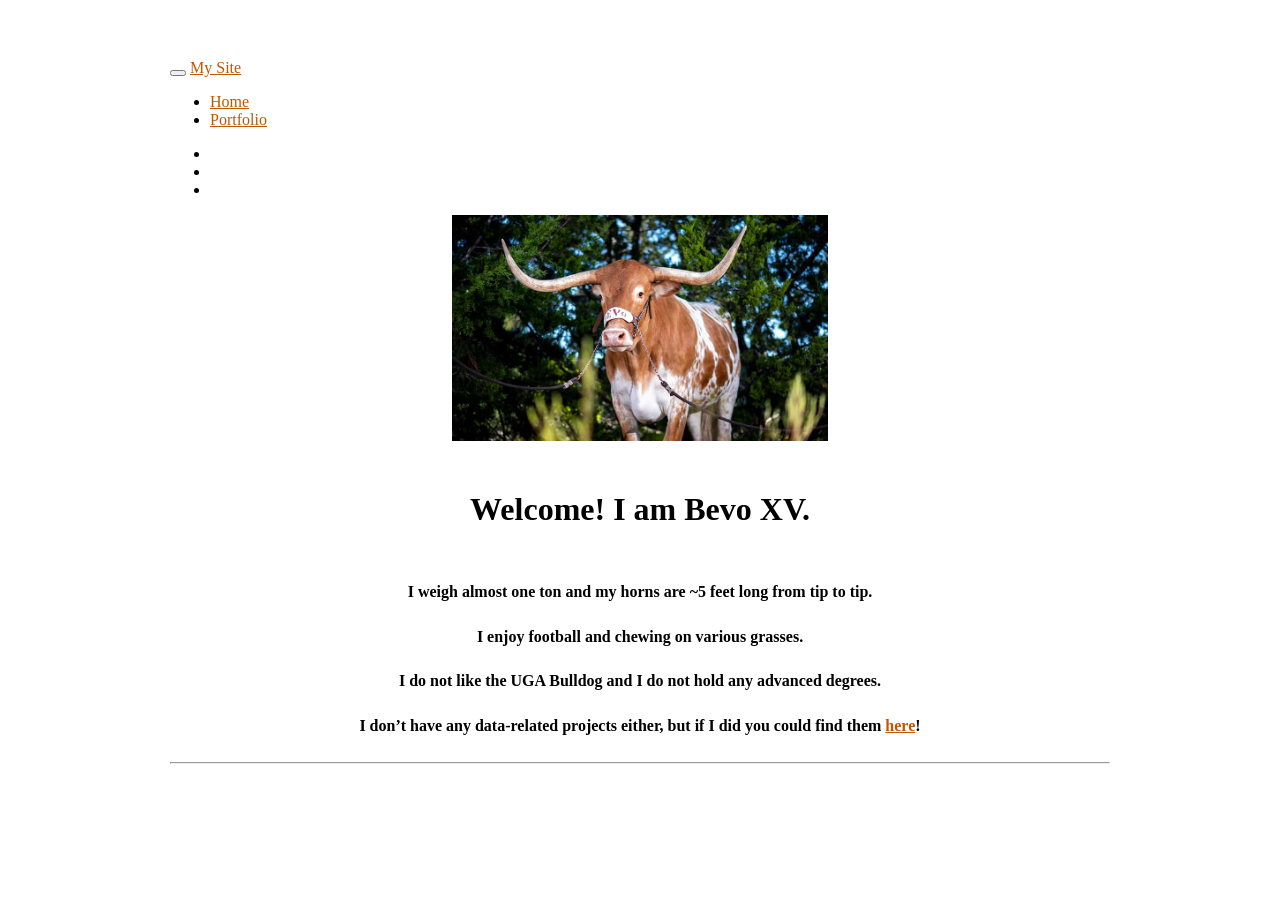
==== index.html @ da975f2e "website template" ====
<!DOCTYPE html>

<html>

<head>

<meta charset="utf-8" />
<meta name="generator" content="pandoc" />
<meta http-equiv="X-UA-Compatible" content="IE=EDGE" />




<title>Your Name</title>

<script src="site_libs/jquery-1.11.3/jquery.min.js"></script>
<meta name="viewport" content="width=device-width, initial-scale=1" />
<link href="site_libs/bootstrap-3.3.5/css/bootstrap.min.css" rel="stylesheet" />
<script src="site_libs/bootstrap-3.3.5/js/bootstrap.min.js"></script>
<script src="site_libs/bootstrap-3.3.5/shim/html5shiv.min.js"></script>
<script src="site_libs/bootstrap-3.3.5/shim/respond.min.js"></script>
<script src="site_libs/navigation-1.1/tabsets.js"></script>
<link href="site_libs/highlightjs-9.12.0/default.css" rel="stylesheet" />
<script src="site_libs/highlightjs-9.12.0/highlight.js"></script>
<link href="site_libs/font-awesome-5.1.0/css/all.css" rel="stylesheet" />
<link href="site_libs/font-awesome-5.1.0/css/v4-shims.css" rel="stylesheet" />

<style type="text/css">
  code{white-space: pre-wrap;}
  span.smallcaps{font-variant: small-caps;}
  span.underline{text-decoration: underline;}
  div.column{display: inline-block; vertical-align: top; width: 50%;}
  div.hanging-indent{margin-left: 1.5em; text-indent: -1.5em;}
  ul.task-list{list-style: none;}
    </style>

<style type="text/css">code{white-space: pre;}</style>
<style type="text/css">
  pre:not([class]) {
    background-color: white;
  }
</style>
<script type="text/javascript">
if (window.hljs) {
  hljs.configure({languages: []});
  hljs.initHighlightingOnLoad();
  if (document.readyState && document.readyState === "complete") {
    window.setTimeout(function() { hljs.initHighlighting(); }, 0);
  }
}
</script>



<style type="text/css">
h1 {
  font-size: 34px;
}
h1.title {
  font-size: 38px;
}
h2 {
  font-size: 30px;
}
h3 {
  font-size: 24px;
}
h4 {
  font-size: 18px;
}
h5 {
  font-size: 16px;
}
h6 {
  font-size: 12px;
}
.table th:not([align]) {
  text-align: left;
}
</style>


<link rel="stylesheet" href="styles.css" type="text/css" />



<style type = "text/css">
.main-container {
  max-width: 940px;
  margin-left: auto;
  margin-right: auto;
}
code {
  color: inherit;
  background-color: rgba(0, 0, 0, 0.04);
}
img {
  max-width:100%;
}
.tabbed-pane {
  padding-top: 12px;
}
.html-widget {
  margin-bottom: 20px;
}
button.code-folding-btn:focus {
  outline: none;
}
summary {
  display: list-item;
}
</style>


<style type="text/css">
/* padding for bootstrap navbar */
body {
  padding-top: 51px;
  padding-bottom: 40px;
}
/* offset scroll position for anchor links (for fixed navbar)  */
.section h1 {
  padding-top: 56px;
  margin-top: -56px;
}
.section h2 {
  padding-top: 56px;
  margin-top: -56px;
}
.section h3 {
  padding-top: 56px;
  margin-top: -56px;
}
.section h4 {
  padding-top: 56px;
  margin-top: -56px;
}
.section h5 {
  padding-top: 56px;
  margin-top: -56px;
}
.section h6 {
  padding-top: 56px;
  margin-top: -56px;
}
.dropdown-submenu {
  position: relative;
}
.dropdown-submenu>.dropdown-menu {
  top: 0;
  left: 100%;
  margin-top: -6px;
  margin-left: -1px;
  border-radius: 0 6px 6px 6px;
}
.dropdown-submenu:hover>.dropdown-menu {
  display: block;
}
.dropdown-submenu>a:after {
  display: block;
  content: " ";
  float: right;
  width: 0;
  height: 0;
  border-color: transparent;
  border-style: solid;
  border-width: 5px 0 5px 5px;
  border-left-color: #cccccc;
  margin-top: 5px;
  margin-right: -10px;
}
.dropdown-submenu:hover>a:after {
  border-left-color: #ffffff;
}
.dropdown-submenu.pull-left {
  float: none;
}
.dropdown-submenu.pull-left>.dropdown-menu {
  left: -100%;
  margin-left: 10px;
  border-radius: 6px 0 6px 6px;
}
</style>

<script>
// manage active state of menu based on current page
$(document).ready(function () {
  // active menu anchor
  href = window.location.pathname
  href = href.substr(href.lastIndexOf('/') + 1)
  if (href === "")
    href = "index.html";
  var menuAnchor = $('a[href="' + href + '"]');

  // mark it active
  menuAnchor.parent().addClass('active');

  // if it's got a parent navbar menu mark it active as well
  menuAnchor.closest('li.dropdown').addClass('active');
});
</script>

<!-- tabsets -->

<style type="text/css">
.tabset-dropdown > .nav-tabs {
  display: inline-table;
  max-height: 500px;
  min-height: 44px;
  overflow-y: auto;
  background: white;
  border: 1px solid #ddd;
  border-radius: 4px;
}

.tabset-dropdown > .nav-tabs > li.active:before {
  content: "";
  font-family: 'Glyphicons Halflings';
  display: inline-block;
  padding: 10px;
  border-right: 1px solid #ddd;
}

.tabset-dropdown > .nav-tabs.nav-tabs-open > li.active:before {
  content: "&#xe258;";
  border: none;
}

.tabset-dropdown > .nav-tabs.nav-tabs-open:before {
  content: "";
  font-family: 'Glyphicons Halflings';
  display: inline-block;
  padding: 10px;
  border-right: 1px solid #ddd;
}

.tabset-dropdown > .nav-tabs > li.active {
  display: block;
}

.tabset-dropdown > .nav-tabs > li > a,
.tabset-dropdown > .nav-tabs > li > a:focus,
.tabset-dropdown > .nav-tabs > li > a:hover {
  border: none;
  display: inline-block;
  border-radius: 4px;
  background-color: transparent;
}

.tabset-dropdown > .nav-tabs.nav-tabs-open > li {
  display: block;
  float: none;
}

.tabset-dropdown > .nav-tabs > li {
  display: none;
}
</style>

<!-- code folding -->




</head>

<body>


<div class="container-fluid main-container">




<div class="navbar navbar-default  navbar-fixed-top" role="navigation">
  <div class="container">
    <div class="navbar-header">
      <button type="button" class="navbar-toggle collapsed" data-toggle="collapse" data-target="#navbar">
        <span class="icon-bar"></span>
        <span class="icon-bar"></span>
        <span class="icon-bar"></span>
      </button>
      <a class="navbar-brand" href="index.html">My Site</a>
    </div>
    <div id="navbar" class="navbar-collapse collapse">
      <ul class="nav navbar-nav">
        <li>
  <a href="index.html">Home</a>
</li>
<li>
  <a href="portfolio.html">Portfolio</a>
</li>
      </ul>
      <ul class="nav navbar-nav navbar-right">
        <li>
  <a href="mailto:&lt;your@email.com&gt;">
    <span class="fas fa-envelope fa-lg"></span>
     
  </a>
</li>
<li>
  <a href="http://github.com/USERNAME/">
    <span class="fas fa-github fa-lg"></span>
     
  </a>
</li>
<li>
  <a href="http://linkedin.com/USERNAME">
    <span class="fas fa-linkedin fa-lg"></span>
     
  </a>
</li>
      </ul>
    </div><!--/.nav-collapse -->
  </div><!--/.container -->
</div><!--/.navbar -->

<div class="fluid-row" id="header">




</div>


<p><img src="avatar.jpg" style=width:40% class="img-circle"></p>
<p><br></p>
<div id="welcome-i-am-bevo-xv." class="section level1">
<h1>Welcome! I am Bevo XV.</h1>
<p></br></p>
<div id="i-weigh-almost-one-ton-and-my-horns-are-5-feet-long-from-tip-to-tip." class="section level5">
<h5>I weigh almost one ton and my horns are ~5 feet long from tip to tip.</h5>
</div>
<div id="i-enjoy-football-and-chewing-on-various-grasses." class="section level5">
<h5>I enjoy football and chewing on various grasses.</h5>
</div>
<div id="i-do-not-like-the-uga-bulldog-and-i-do-not-hold-any-advanced-degrees." class="section level5">
<h5>I do not like the UGA Bulldog and I do not hold any advanced degrees.</h5>
</div>
<div id="i-dont-have-any-data-related-projects-either-but-if-i-did-you-could-find-them-here" class="section level5">
<h5>I don’t have any data-related projects either, but if I did you could find them <a href="/portfolio">here</a>!</h5>
<hr />
</div>
</div>




</div>

<script>

// add bootstrap table styles to pandoc tables
function bootstrapStylePandocTables() {
  $('tr.odd').parent('tbody').parent('table').addClass('table table-condensed');
}
$(document).ready(function () {
  bootstrapStylePandocTables();
});


</script>

<!-- tabsets -->

<script>
$(document).ready(function () {
  window.buildTabsets("TOC");
});

$(document).ready(function () {
  $('.tabset-dropdown > .nav-tabs > li').click(function () {
    $(this).parent().toggleClass('nav-tabs-open')
  });
});
</script>

<!-- code folding -->


<!-- dynamically load mathjax for compatibility with self-contained -->
<script>
  (function () {
    var script = document.createElement("script");
    script.type = "text/javascript";
    script.src  = "https://mathjax.rstudio.com/latest/MathJax.js?config=TeX-AMS-MML_HTMLorMML";
    document.getElementsByTagName("head")[0].appendChild(script);
  })();
</script>

</body>
</html>
---- styles.css ----
body {
  background-color:white;
}
a {
  color: #bf5700;
}
a:link {
  color: #bf5700;
}
a:hover {
  color: #bf5700;
}
h1 {
  font-size: 32px;
  text-align: center;
}
h2 {
  font-size: 28px;
}
h3 {
  font-size: 20px;
  font-style: italic;
  font-weight: 100;
}
h4 {
  font-size: 20px;
}
h5 {
  font-size: 16px;
  text-align: center;
  
}
h6 {
  font-size: 12px;
}
img {
    display: block;
    margin: auto;
}

img-circle {
    border-radius: 50%;
}

.navbar {
  background-color:white;
}

.navbar-brand {
  color: white;
}
.navbar .navbar-nav>li>a {
  color: #bf5700;
  background-color:white;
}
.navbar .navbar-nav>li>a:hover {
  color: #222;
  background-color:white;
}
.navbar .navbar-nav>.active>a {
  background-color:white;
  color: #bf5700;
}
.navbar .navbar-nav>.active>a:hover {
  background-color:white;
  color: #222;
}
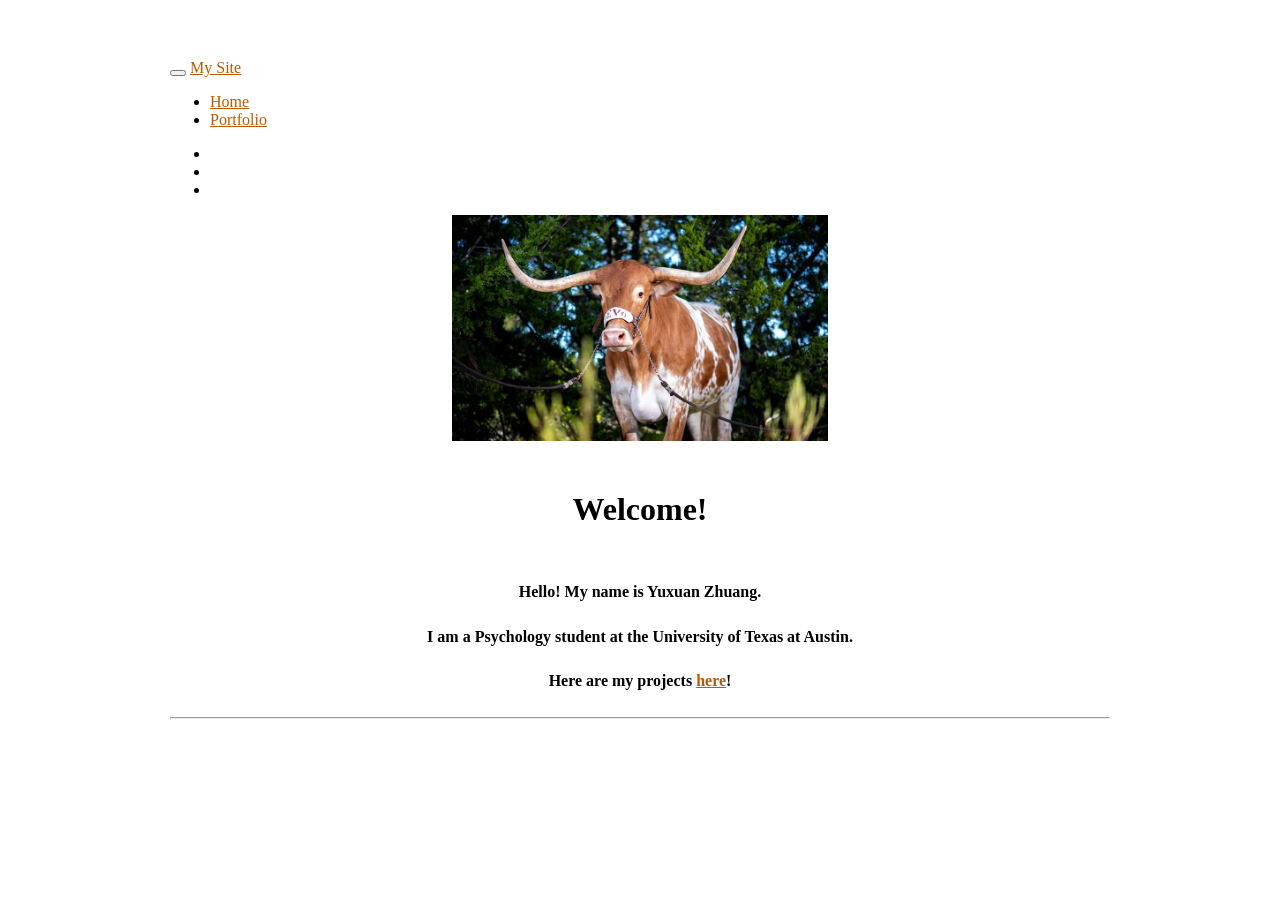
==== commit 15957584: "update a few things" ====
--- a/index.html
+++ b/index.html
@@ -299,7 +299,7 @@
   </a>
 </li>
 <li>
-  <a href="http://github.com/USERNAME/">
+  <a href="https://github.com/yuxuanzhuang8/">
     <span class="fas fa-github fa-lg"></span>
      
   </a>
@@ -325,20 +325,17 @@
 
 <p><img src="avatar.jpg" style=width:40% class="img-circle"></p>
 <p><br></p>
-<div id="welcome-i-am-bevo-xv." class="section level1">
-<h1>Welcome! I am Bevo XV.</h1>
+<div id="welcome" class="section level1">
+<h1>Welcome!</h1>
 <p></br></p>
-<div id="i-weigh-almost-one-ton-and-my-horns-are-5-feet-long-from-tip-to-tip." class="section level5">
-<h5>I weigh almost one ton and my horns are ~5 feet long from tip to tip.</h5>
-</div>
-<div id="i-enjoy-football-and-chewing-on-various-grasses." class="section level5">
-<h5>I enjoy football and chewing on various grasses.</h5>
-</div>
-<div id="i-do-not-like-the-uga-bulldog-and-i-do-not-hold-any-advanced-degrees." class="section level5">
-<h5>I do not like the UGA Bulldog and I do not hold any advanced degrees.</h5>
-</div>
-<div id="i-dont-have-any-data-related-projects-either-but-if-i-did-you-could-find-them-here" class="section level5">
-<h5>I don’t have any data-related projects either, but if I did you could find them <a href="/portfolio">here</a>!</h5>
+<div id="hello-my-name-is-yuxuan-zhuang." class="section level5">
+<h5>Hello! My name is Yuxuan Zhuang.</h5>
+</div>
+<div id="i-am-a-psychology-student-at-the-university-of-texas-at-austin." class="section level5">
+<h5>I am a Psychology student at the University of Texas at Austin.</h5>
+</div>
+<div id="here-are-my-projects-here" class="section level5">
+<h5>Here are my projects <a href="/portfolio">here</a>!</h5>
 <hr />
 </div>
 </div>
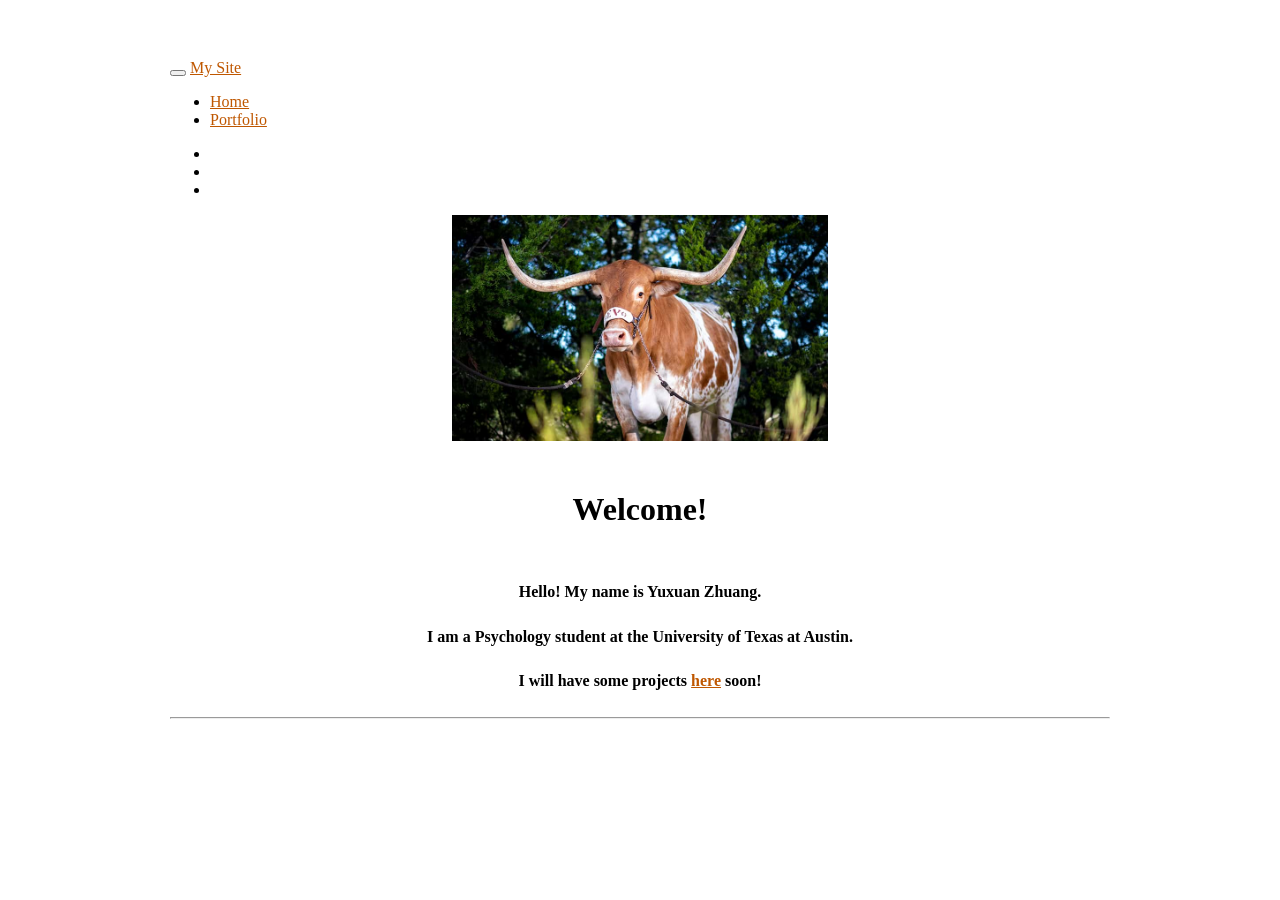
==== commit a4e9f013: "updates" ====
--- a/index.html
+++ b/index.html
@@ -293,7 +293,7 @@
       </ul>
       <ul class="nav navbar-nav navbar-right">
         <li>
-  <a href="mailto:&lt;your@email.com&gt;">
+  <a href="mailto:&lt;lilyzhuang8@outlook.com&gt;">
     <span class="fas fa-envelope fa-lg"></span>
      
   </a>
@@ -305,7 +305,7 @@
   </a>
 </li>
 <li>
-  <a href="http://linkedin.com/USERNAME">
+  <a href="https://www.linkedin.com/in/yuxuan-zhuang-ba6a69193/">
     <span class="fas fa-linkedin fa-lg"></span>
      
   </a>
@@ -334,8 +334,8 @@
 <div id="i-am-a-psychology-student-at-the-university-of-texas-at-austin." class="section level5">
 <h5>I am a Psychology student at the University of Texas at Austin.</h5>
 </div>
-<div id="here-are-my-projects-here" class="section level5">
-<h5>Here are my projects <a href="/portfolio">here</a>!</h5>
+<div id="i-will-have-some-projects-here-soon" class="section level5">
+<h5>I will have some projects <a href="/portfolio">here</a> soon!</h5>
 <hr />
 </div>
 </div>
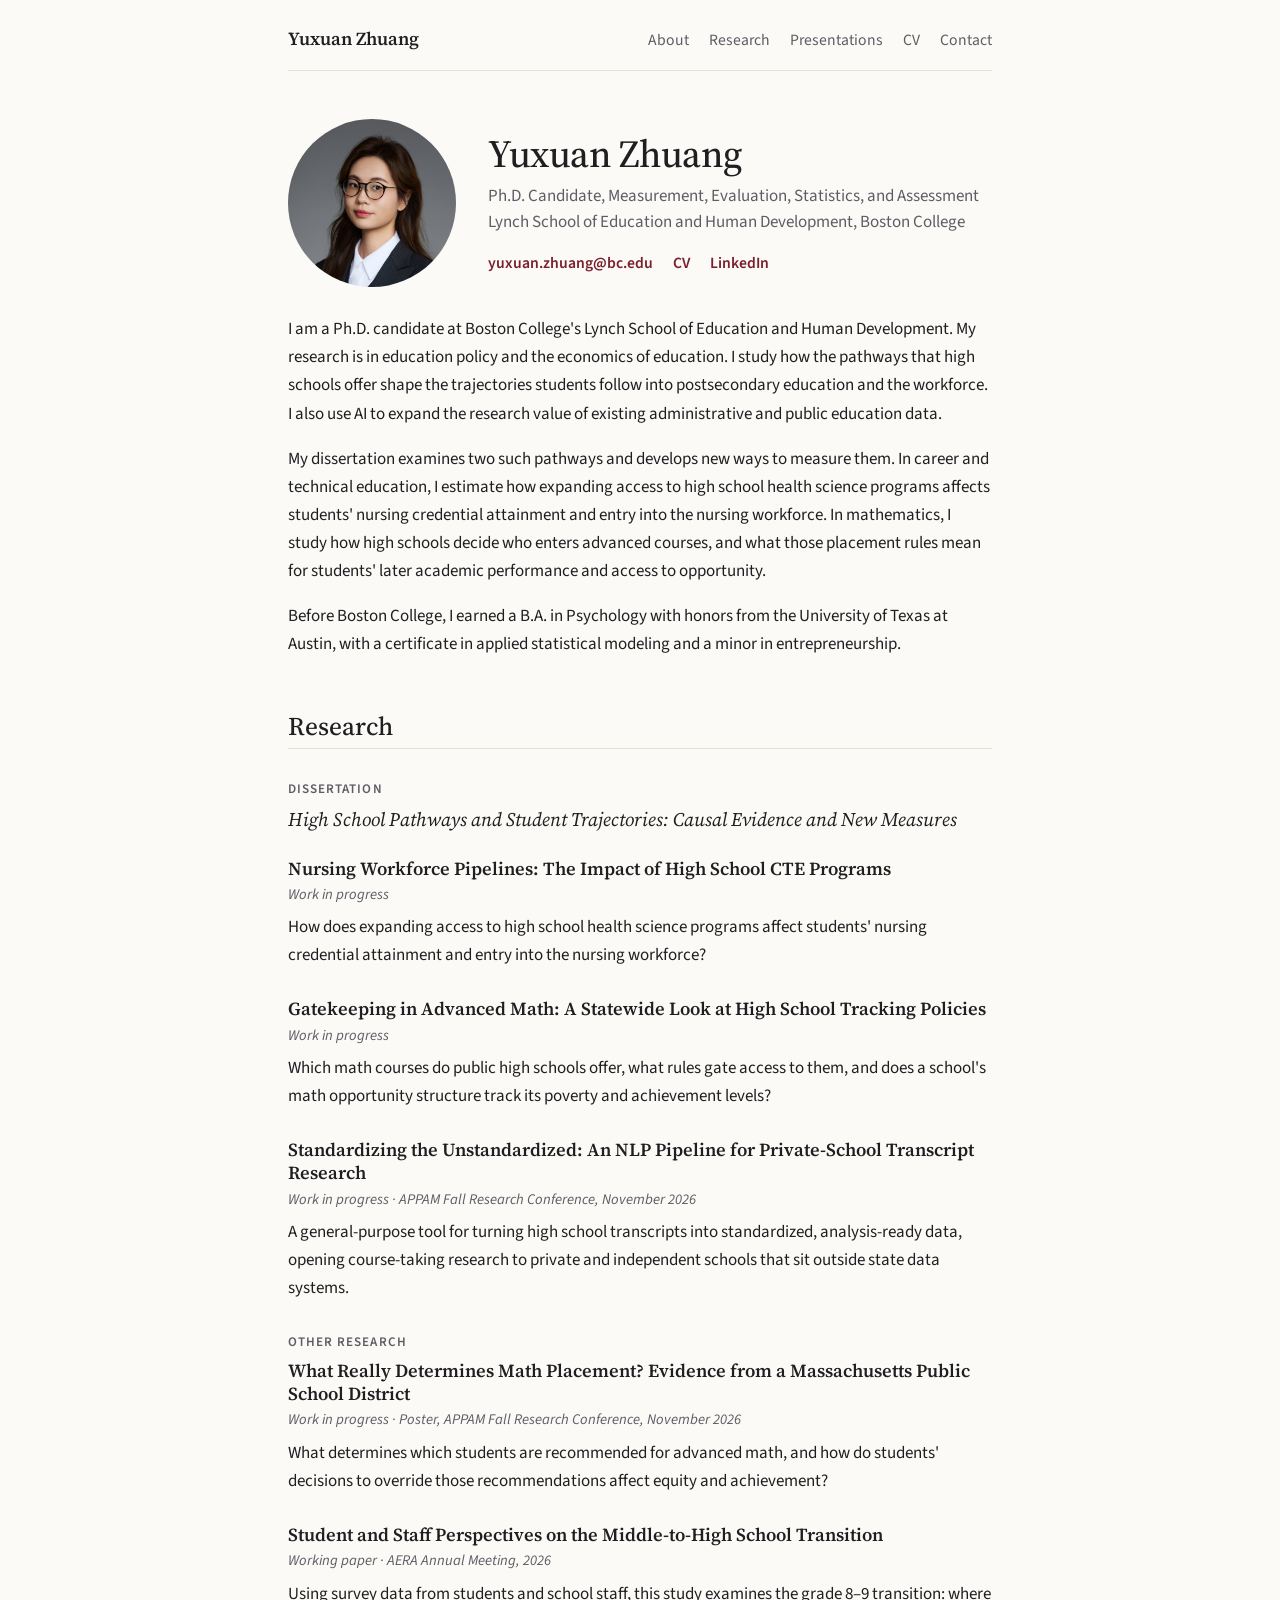
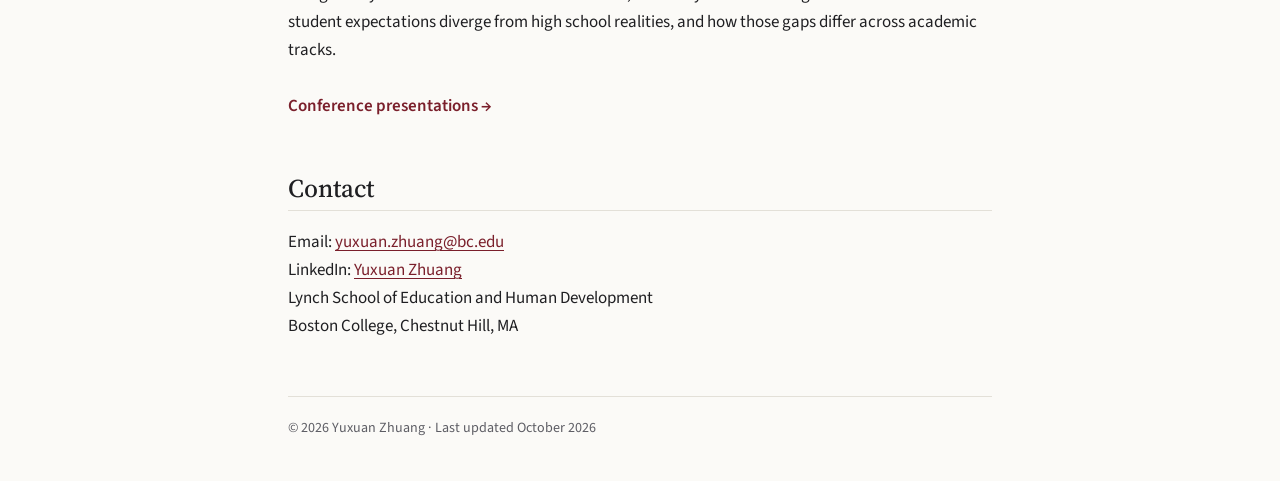
==== commit df72c481: "Replace 2021 R Markdown site with new academic website New one-page site (bio, dissertation research" ====
--- a/index.html
+++ b/index.html
@@ -1,389 +1,182 @@
-<!DOCTYPE html>
+<!doctype html>
+<html lang="en">
+<head>
+  <meta charset="utf-8">
+  <meta name="viewport" content="width=device-width, initial-scale=1">
 
-<html>
+  <!-- Search engines: title + description are what Google shows in results -->
+  <title>Yuxuan Zhuang | Education Policy and Economics of Education, Boston College</title>
+  <meta name="description" content="Yuxuan Zhuang is a Ph.D. candidate at Boston College working in education policy and the economics of education: high school pathways, career and technical education, the nursing workforce, math tracking, and AI tools for education research.">
+  <meta name="author" content="Yuxuan Zhuang">
+  <link rel="canonical" href="https://yuxuanzhuang8.github.io/">
+  <!-- Google Search Console verification tag goes here -->
 
-<head>
+  <!-- Link previews (Slack, email, social) -->
+  <meta property="og:type" content="profile">
+  <meta property="og:title" content="Yuxuan Zhuang">
+  <meta property="og:description" content="Ph.D. candidate at Boston College studying high school pathways into college and the workforce, and AI tools for education research.">
+  <meta property="og:url" content="https://yuxuanzhuang8.github.io/">
 
-<meta charset="utf-8" />
-<meta name="generator" content="pandoc" />
-<meta http-equiv="X-UA-Compatible" content="IE=EDGE" />
+  <!-- Structured data: tells Google this page is about a person -->
+  <script type="application/ld+json">
+  {
+    "@context": "https://schema.org",
+    "@type": "Person",
+    "name": "Yuxuan Zhuang",
+    "url": "https://yuxuanzhuang8.github.io/",
+    "jobTitle": "Ph.D. Candidate",
+    "email": "mailto:yuxuan.zhuang@bc.edu",
+    "affiliation": { "@type": "CollegeOrUniversity", "name": "Boston College" },
+    "alumniOf": { "@type": "CollegeOrUniversity", "name": "University of Texas at Austin" },
+    "knowsAbout": ["Education policy", "Economics of education", "Career and technical education", "Nursing workforce", "Math tracking", "Causal inference", "AI in education research"],
+    "sameAs": ["https://www.linkedin.com/in/yuxuan-zhuang-ba6a69193"]
+  }
+  </script>
 
-
-
-
-<title>Your Name</title>
-
-<script src="site_libs/jquery-1.11.3/jquery.min.js"></script>
-<meta name="viewport" content="width=device-width, initial-scale=1" />
-<link href="site_libs/bootstrap-3.3.5/css/bootstrap.min.css" rel="stylesheet" />
-<script src="site_libs/bootstrap-3.3.5/js/bootstrap.min.js"></script>
-<script src="site_libs/bootstrap-3.3.5/shim/html5shiv.min.js"></script>
-<script src="site_libs/bootstrap-3.3.5/shim/respond.min.js"></script>
-<script src="site_libs/navigation-1.1/tabsets.js"></script>
-<link href="site_libs/highlightjs-9.12.0/default.css" rel="stylesheet" />
-<script src="site_libs/highlightjs-9.12.0/highlight.js"></script>
-<link href="site_libs/font-awesome-5.1.0/css/all.css" rel="stylesheet" />
-<link href="site_libs/font-awesome-5.1.0/css/v4-shims.css" rel="stylesheet" />
-
-<style type="text/css">
-  code{white-space: pre-wrap;}
-  span.smallcaps{font-variant: small-caps;}
-  span.underline{text-decoration: underline;}
-  div.column{display: inline-block; vertical-align: top; width: 50%;}
-  div.hanging-indent{margin-left: 1.5em; text-indent: -1.5em;}
-  ul.task-list{list-style: none;}
-    </style>
-
-<style type="text/css">code{white-space: pre;}</style>
-<style type="text/css">
-  pre:not([class]) {
-    background-color: white;
-  }
-</style>
-<script type="text/javascript">
-if (window.hljs) {
-  hljs.configure({languages: []});
-  hljs.initHighlightingOnLoad();
-  if (document.readyState && document.readyState === "complete") {
-    window.setTimeout(function() { hljs.initHighlighting(); }, 0);
-  }
-}
-</script>
-
-
-
-<style type="text/css">
-h1 {
-  font-size: 34px;
-}
-h1.title {
-  font-size: 38px;
-}
-h2 {
-  font-size: 30px;
-}
-h3 {
-  font-size: 24px;
-}
-h4 {
-  font-size: 18px;
-}
-h5 {
-  font-size: 16px;
-}
-h6 {
-  font-size: 12px;
-}
-.table th:not([align]) {
-  text-align: left;
-}
-</style>
-
-
-<link rel="stylesheet" href="styles.css" type="text/css" />
-
-
-
-<style type = "text/css">
-.main-container {
-  max-width: 940px;
-  margin-left: auto;
-  margin-right: auto;
-}
-code {
-  color: inherit;
-  background-color: rgba(0, 0, 0, 0.04);
-}
-img {
-  max-width:100%;
-}
-.tabbed-pane {
-  padding-top: 12px;
-}
-.html-widget {
-  margin-bottom: 20px;
-}
-button.code-folding-btn:focus {
-  outline: none;
-}
-summary {
-  display: list-item;
-}
-</style>
-
-
-<style type="text/css">
-/* padding for bootstrap navbar */
-body {
-  padding-top: 51px;
-  padding-bottom: 40px;
-}
-/* offset scroll position for anchor links (for fixed navbar)  */
-.section h1 {
-  padding-top: 56px;
-  margin-top: -56px;
-}
-.section h2 {
-  padding-top: 56px;
-  margin-top: -56px;
-}
-.section h3 {
-  padding-top: 56px;
-  margin-top: -56px;
-}
-.section h4 {
-  padding-top: 56px;
-  margin-top: -56px;
-}
-.section h5 {
-  padding-top: 56px;
-  margin-top: -56px;
-}
-.section h6 {
-  padding-top: 56px;
-  margin-top: -56px;
-}
-.dropdown-submenu {
-  position: relative;
-}
-.dropdown-submenu>.dropdown-menu {
-  top: 0;
-  left: 100%;
-  margin-top: -6px;
-  margin-left: -1px;
-  border-radius: 0 6px 6px 6px;
-}
-.dropdown-submenu:hover>.dropdown-menu {
-  display: block;
-}
-.dropdown-submenu>a:after {
-  display: block;
-  content: " ";
-  float: right;
-  width: 0;
-  height: 0;
-  border-color: transparent;
-  border-style: solid;
-  border-width: 5px 0 5px 5px;
-  border-left-color: #cccccc;
-  margin-top: 5px;
-  margin-right: -10px;
-}
-.dropdown-submenu:hover>a:after {
-  border-left-color: #ffffff;
-}
-.dropdown-submenu.pull-left {
-  float: none;
-}
-.dropdown-submenu.pull-left>.dropdown-menu {
-  left: -100%;
-  margin-left: 10px;
-  border-radius: 6px 0 6px 6px;
-}
-</style>
-
-<script>
-// manage active state of menu based on current page
-$(document).ready(function () {
-  // active menu anchor
-  href = window.location.pathname
-  href = href.substr(href.lastIndexOf('/') + 1)
-  if (href === "")
-    href = "index.html";
-  var menuAnchor = $('a[href="' + href + '"]');
-
-  // mark it active
-  menuAnchor.parent().addClass('active');
-
-  // if it's got a parent navbar menu mark it active as well
-  menuAnchor.closest('li.dropdown').addClass('active');
-});
-</script>
-
-<!-- tabsets -->
-
-<style type="text/css">
-.tabset-dropdown > .nav-tabs {
-  display: inline-table;
-  max-height: 500px;
-  min-height: 44px;
-  overflow-y: auto;
-  background: white;
-  border: 1px solid #ddd;
-  border-radius: 4px;
-}
-
-.tabset-dropdown > .nav-tabs > li.active:before {
-  content: "";
-  font-family: 'Glyphicons Halflings';
-  display: inline-block;
-  padding: 10px;
-  border-right: 1px solid #ddd;
-}
-
-.tabset-dropdown > .nav-tabs.nav-tabs-open > li.active:before {
-  content: "&#xe258;";
-  border: none;
-}
-
-.tabset-dropdown > .nav-tabs.nav-tabs-open:before {
-  content: "";
-  font-family: 'Glyphicons Halflings';
-  display: inline-block;
-  padding: 10px;
-  border-right: 1px solid #ddd;
-}
-
-.tabset-dropdown > .nav-tabs > li.active {
-  display: block;
-}
-
-.tabset-dropdown > .nav-tabs > li > a,
-.tabset-dropdown > .nav-tabs > li > a:focus,
-.tabset-dropdown > .nav-tabs > li > a:hover {
-  border: none;
-  display: inline-block;
-  border-radius: 4px;
-  background-color: transparent;
-}
-
-.tabset-dropdown > .nav-tabs.nav-tabs-open > li {
-  display: block;
-  float: none;
-}
-
-.tabset-dropdown > .nav-tabs > li {
-  display: none;
-}
-</style>
-
-<!-- code folding -->
-
-
-
-
+  <link rel="icon" href="data:image/svg+xml,%3Csvg xmlns='http://www.w3.org/2000/svg' viewBox='0 0 64 64'%3E%3Crect width='64' height='64' rx='14' fill='%237a1f2b'/%3E%3Ctext x='32' y='42' font-family='Georgia,serif' font-size='28' fill='white' text-anchor='middle'%3EYZ%3C/text%3E%3C/svg%3E">
+  <link rel="preconnect" href="https://fonts.googleapis.com">
+  <link rel="preconnect" href="https://fonts.gstatic.com" crossorigin>
+  <link href="https://fonts.googleapis.com/css2?family=Source+Sans+3:ital,wght@0,400;0,600;1,400&family=Source+Serif+4:opsz,wght@8..60,500;8..60,600&display=swap" rel="stylesheet">
+  <link rel="stylesheet" href="style.css">
 </head>
-
 <body>
 
+  <header class="site-header">
+    <a class="site-name" href="#top">Yuxuan Zhuang</a>
+    <nav aria-label="Main">
+      <a href="#about">About</a>
+      <a href="#research">Research</a>
+      <a href="presentations.html">Presentations</a>
+      <a href="files/Yuxuan_Zhuang_CV.pdf">CV</a>
+      <a href="#contact">Contact</a>
+    </nav>
+  </header>
 
-<div class="container-fluid main-container">
+  <main id="top">
 
+    <!-- ===================== ABOUT ===================== -->
+    <section id="about" class="intro">
+      <!-- Headshot: replace files/headshot.jpg to change the photo (square image, ~600x600) -->
+      <img class="headshot" src="files/headshot.jpg" alt="Photo of Yuxuan Zhuang" width="168" height="168">
+      <div>
+        <h1>Yuxuan Zhuang</h1>
+        <p class="role">
+          Ph.D. Candidate, Measurement, Evaluation, Statistics, and Assessment<br>
+          Lynch School of Education and Human Development, Boston College
+        </p>
+        <p class="links">
+          <a href="mailto:yuxuan.zhuang@bc.edu">yuxuan.zhuang@bc.edu</a>
+          <a href="files/Yuxuan_Zhuang_CV.pdf">CV</a>
+          <a href="https://www.linkedin.com/in/yuxuan-zhuang-ba6a69193">LinkedIn</a>
+          <!-- Add when ready:
+          <a href="https://github.com/yuxuanzhuang8">GitHub</a>
+          <a href="https://scholar.google.com/citations?user=XXXX">Google Scholar</a>
+          <a href="https://orcid.org/0000-0000-0000-0000">ORCID</a>
+          -->
+        </p>
+      </div>
+    </section>
 
+    <section class="bio">
+      <p>
+        I am a Ph.D. candidate at Boston College's Lynch School of Education and Human Development.
+        My research is in education policy and the economics of education. I study how the pathways
+        that high schools offer shape the trajectories students follow into postsecondary education
+        and the workforce. I also use AI to expand the research value of existing administrative
+        and public education data.
+      </p>
+      <p>
+        My dissertation examines two such pathways and develops new ways to measure them. In career
+        and technical education, I estimate how expanding access to high school health science
+        programs affects students' nursing credential attainment and entry into the nursing
+        workforce. In mathematics, I study how
+        high schools decide who enters advanced courses, and what those placement rules mean for students'
+        later academic performance and access to opportunity.
+      </p>
+      <p>
+        Before Boston College, I earned a B.A. in Psychology with honors from the University of Texas
+        at Austin, with a certificate in applied statistical modeling and a minor in entrepreneurship.
+      </p>
+    </section>
 
+    <!-- ===================== RESEARCH ===================== -->
+    <section id="research">
+      <h2>Research</h2>
 
-<div class="navbar navbar-default  navbar-fixed-top" role="navigation">
-  <div class="container">
-    <div class="navbar-header">
-      <button type="button" class="navbar-toggle collapsed" data-toggle="collapse" data-target="#navbar">
-        <span class="icon-bar"></span>
-        <span class="icon-bar"></span>
-        <span class="icon-bar"></span>
-      </button>
-      <a class="navbar-brand" href="index.html">My Site</a>
-    </div>
-    <div id="navbar" class="navbar-collapse collapse">
-      <ul class="nav navbar-nav">
-        <li>
-  <a href="index.html">Home</a>
-</li>
-<li>
-  <a href="portfolio.html">Portfolio</a>
-</li>
-      </ul>
-      <ul class="nav navbar-nav navbar-right">
-        <li>
-  <a href="mailto:&lt;lilyzhuang8@outlook.com&gt;">
-    <span class="fas fa-envelope fa-lg"></span>
-     
-  </a>
-</li>
-<li>
-  <a href="https://github.com/yuxuanzhuang8/">
-    <span class="fas fa-github fa-lg"></span>
-     
-  </a>
-</li>
-<li>
-  <a href="https://www.linkedin.com/in/yuxuan-zhuang-ba6a69193/">
-    <span class="fas fa-linkedin fa-lg"></span>
-     
-  </a>
-</li>
-      </ul>
-    </div><!--/.nav-collapse -->
-  </div><!--/.container -->
-</div><!--/.navbar -->
+      <h3>Dissertation</h3>
+      <p class="diss-title">
+        High School Pathways and Student Trajectories: Causal Evidence and New Measures
+      </p>
 
-<div class="fluid-row" id="header">
+      <!-- Paper descriptions are kept to one sentence (question only, no methods) until each paper is posted -->
+      <article class="paper">
+        <h4>Nursing Workforce Pipelines: The Impact of High School CTE Programs</h4>
+        <p class="meta">Work in progress</p>
+        <p>
+          How does expanding access to high school health science programs affect students' nursing
+          credential attainment and entry into the nursing workforce?
+        </p>
+      </article>
 
+      <article class="paper">
+        <h4>Gatekeeping in Advanced Math: A Statewide Look at High School Tracking Policies</h4>
+        <p class="meta">Work in progress</p>
+        <p>
+          Which math courses do public high schools offer, what rules gate access to them, and does a
+          school's math opportunity structure track its poverty and achievement levels?
+        </p>
+      </article>
 
+      <article class="paper">
+        <h4>Standardizing the Unstandardized: An NLP Pipeline for Private-School Transcript Research</h4>
+        <p class="meta">Work in progress · APPAM Fall Research Conference, November 2026</p>
+        <p>
+          A general-purpose tool for turning high school transcripts into standardized, analysis-ready
+          data, opening course-taking research to private and independent schools that sit outside
+          state data systems.
+        </p>
+      </article>
 
+      <h3>Other research</h3>
 
-</div>
+      <article class="paper">
+        <h4>What Really Determines Math Placement? Evidence from a Massachusetts Public School District</h4>
+        <p class="meta">Work in progress · Poster, APPAM Fall Research Conference, November 2026</p>
+        <p>
+          What determines which students are recommended for advanced math, and how do students'
+          decisions to override those recommendations affect equity and achievement?
+        </p>
+      </article>
 
+      <article class="paper">
+        <h4>Student and Staff Perspectives on the Middle-to-High School Transition</h4>
+        <p class="meta">Working paper · AERA Annual Meeting, 2026</p>
+        <p>
+          Using survey data from students and school staff, this study examines the grade 8–9
+          transition: where student expectations diverge from high school realities, and how those
+          gaps differ across academic tracks.
+        </p>
+      </article>
 
-<p><img src="avatar.jpg" style=width:40% class="img-circle"></p>
-<p><br></p>
-<div id="welcome" class="section level1">
-<h1>Welcome!</h1>
-<p></br></p>
-<div id="hello-my-name-is-yuxuan-zhuang." class="section level5">
-<h5>Hello! My name is Yuxuan Zhuang.</h5>
-</div>
-<div id="i-am-a-psychology-student-at-the-university-of-texas-at-austin." class="section level5">
-<h5>I am a Psychology student at the University of Texas at Austin.</h5>
-</div>
-<div id="i-will-have-some-projects-here-soon" class="section level5">
-<h5>I will have some projects <a href="/portfolio">here</a> soon!</h5>
-<hr />
-</div>
-</div>
+      <p class="more"><a href="presentations.html">Conference presentations →</a></p>
+    </section>
 
+    <!-- ===================== CONTACT ===================== -->
+    <section id="contact">
+      <h2>Contact</h2>
+      <p>
+        Email: <a href="mailto:yuxuan.zhuang@bc.edu">yuxuan.zhuang@bc.edu</a><br>
+        LinkedIn: <a href="https://www.linkedin.com/in/yuxuan-zhuang-ba6a69193">Yuxuan Zhuang</a><br>
+        Lynch School of Education and Human Development<br>
+        Boston College, Chestnut Hill, MA
+      </p>
+    </section>
 
+  </main>
 
-
-</div>
-
-<script>
-
-// add bootstrap table styles to pandoc tables
-function bootstrapStylePandocTables() {
-  $('tr.odd').parent('tbody').parent('table').addClass('table table-condensed');
-}
-$(document).ready(function () {
-  bootstrapStylePandocTables();
-});
-
-
-</script>
-
-<!-- tabsets -->
-
-<script>
-$(document).ready(function () {
-  window.buildTabsets("TOC");
-});
-
-$(document).ready(function () {
-  $('.tabset-dropdown > .nav-tabs > li').click(function () {
-    $(this).parent().toggleClass('nav-tabs-open')
-  });
-});
-</script>
-
-<!-- code folding -->
-
-
-<!-- dynamically load mathjax for compatibility with self-contained -->
-<script>
-  (function () {
-    var script = document.createElement("script");
-    script.type = "text/javascript";
-    script.src  = "https://mathjax.rstudio.com/latest/MathJax.js?config=TeX-AMS-MML_HTMLorMML";
-    document.getElementsByTagName("head")[0].appendChild(script);
-  })();
-</script>
+  <footer class="site-footer">
+    <p>© 2026 Yuxuan Zhuang · Last updated October 2026</p>
+  </footer>
 
 </body>
 </html>
--- a/style.css
+++ b/style.css
@@ -0,0 +1,216 @@
+/* ---------- Colors (light, then dark) ---------- */
+:root {
+  --bg: #fbfaf7;
+  --text: #1f1f22;
+  --muted: #5d5d64;
+  --rule: #e3e0d8;
+  --accent: #7a1f2b;
+  --accent-hover: #551520;
+  --serif: "Source Serif 4", Georgia, "Times New Roman", serif;
+  --sans: "Source Sans 3", -apple-system, BlinkMacSystemFont, "Segoe UI", Helvetica, Arial, sans-serif;
+  color-scheme: light dark;
+}
+
+@media (prefers-color-scheme: dark) {
+  :root {
+    --bg: #151517;
+    --text: #e9e9ec;
+    --muted: #a4a4ad;
+    --rule: #2d2d33;
+    --accent: #e39aa2;
+    --accent-hover: #f3c3c8;
+  }
+}
+
+/* ---------- Base ---------- */
+*, *::before, *::after { box-sizing: border-box; }
+
+html { scroll-behavior: smooth; }
+
+body {
+  margin: 0 auto;
+  max-width: 46rem;
+  padding: 0 16px;
+  background: var(--bg);
+  color: var(--text);
+  font-family: var(--sans);
+  font-size: 1.0625rem;
+  line-height: 1.65;
+  -webkit-font-smoothing: antialiased;
+}
+
+a {
+  color: var(--accent);
+  text-decoration: underline;
+  text-decoration-thickness: 1px;
+  text-underline-offset: 3px;
+}
+a:hover { color: var(--accent-hover); }
+
+h1, h2, h3, h4 {
+  font-family: var(--serif);
+  font-weight: 600;
+  line-height: 1.25;
+}
+
+/* ---------- Header ---------- */
+.site-header {
+  display: flex;
+  flex-wrap: wrap;
+  align-items: baseline;
+  justify-content: space-between;
+  gap: 0.5rem 1.5rem;
+  padding: 1.5rem 0 1rem;
+  border-bottom: 1px solid var(--rule);
+}
+
+.site-name {
+  font-family: var(--serif);
+  font-size: 1.15rem;
+  font-weight: 600;
+  color: var(--text);
+  text-decoration: none;
+}
+
+.site-header nav { display: flex; flex-wrap: wrap; gap: 0.25rem 1.25rem; }
+
+.site-header nav a {
+  color: var(--muted);
+  text-decoration: none;
+  font-size: 0.98rem;
+}
+.site-header nav a:hover { color: var(--accent); }
+.site-header nav a[aria-current="page"] { color: var(--text); font-weight: 600; }
+
+/* Title of a secondary page (e.g., Presentations) */
+.page-title {
+  margin: 2.75rem 0 0.5rem;
+  padding-bottom: 0.4rem;
+  border-bottom: 1px solid var(--rule);
+  font-size: 1.9rem;
+  font-weight: 500;
+}
+
+.more { margin: 0.5rem 0 0; font-weight: 600; }
+.more a { text-decoration: none; }
+.more a:hover { text-decoration: underline; }
+
+/* ---------- Intro ---------- */
+.intro {
+  display: flex;
+  align-items: center;
+  gap: 2rem;
+  padding-top: 3rem;
+}
+
+.headshot {
+  flex: none;
+  width: 168px;
+  height: 168px;
+  border-radius: 50%;
+  object-fit: cover;
+}
+
+h1 {
+  margin: 0 0 0.4rem;
+  font-size: 2.4rem;
+  font-weight: 500;
+  letter-spacing: -0.01em;
+}
+
+.role {
+  margin: 0;
+  color: var(--muted);
+  line-height: 1.5;
+}
+
+.links {
+  display: flex;
+  flex-wrap: wrap;
+  gap: 0.25rem 1.25rem;
+  margin: 1rem 0 0;
+  font-weight: 600;
+  font-size: 0.98rem;
+}
+
+.links a { text-decoration: none; }
+.links a:hover { text-decoration: underline; }
+
+.bio { margin-top: 1.75rem; }
+
+/* ---------- Sections ---------- */
+section { scroll-margin-top: 1rem; }
+
+h2 {
+  margin: 3.25rem 0 1rem;
+  padding-bottom: 0.4rem;
+  border-bottom: 1px solid var(--rule);
+  font-size: 1.6rem;
+  font-weight: 500;
+}
+
+h3 {
+  margin: 2rem 0 0.5rem;
+  color: var(--muted);
+  font-family: var(--sans);
+  font-size: 0.82rem;
+  font-weight: 600;
+  letter-spacing: 0.08em;
+  text-transform: uppercase;
+}
+
+.diss-title {
+  margin: 0 0 1.5rem;
+  font-family: var(--serif);
+  font-size: 1.2rem;
+  font-style: italic;
+  line-height: 1.4;
+}
+
+/* ---------- Papers ---------- */
+.paper { margin: 0 0 1.75rem; }
+
+.paper h4 {
+  margin: 0;
+  font-size: 1.15rem;
+}
+
+.paper .meta {
+  margin: 0.2rem 0 0.4rem;
+  color: var(--muted);
+  font-size: 0.92rem;
+  font-style: italic;
+}
+
+.paper p:last-child { margin-top: 0; }
+
+/* ---------- Presentations ---------- */
+.pres { list-style: none; margin: 0; padding: 0; }
+
+.pres li { margin: 0 0 1rem; }
+
+.pres-title,
+.pres-venue { display: block; }
+
+.pres-title { font-weight: 600; line-height: 1.45; }
+
+.pres-venue { color: var(--muted); font-size: 0.94rem; }
+
+/* ---------- Footer ---------- */
+.site-footer {
+  margin-top: 3.5rem;
+  padding: 1.25rem 0 2.5rem;
+  border-top: 1px solid var(--rule);
+  color: var(--muted);
+  font-size: 0.88rem;
+}
+.site-footer p { margin: 0; }
+
+/* ---------- Phones ---------- */
+@media (max-width: 560px) {
+  body { font-size: 1rem; }
+  .intro { flex-direction: column; align-items: flex-start; gap: 1.25rem; padding-top: 2rem; }
+  .headshot { width: 128px; height: 128px; }
+  h1 { font-size: 2rem; }
+  h2 { margin-top: 2.5rem; }
+}
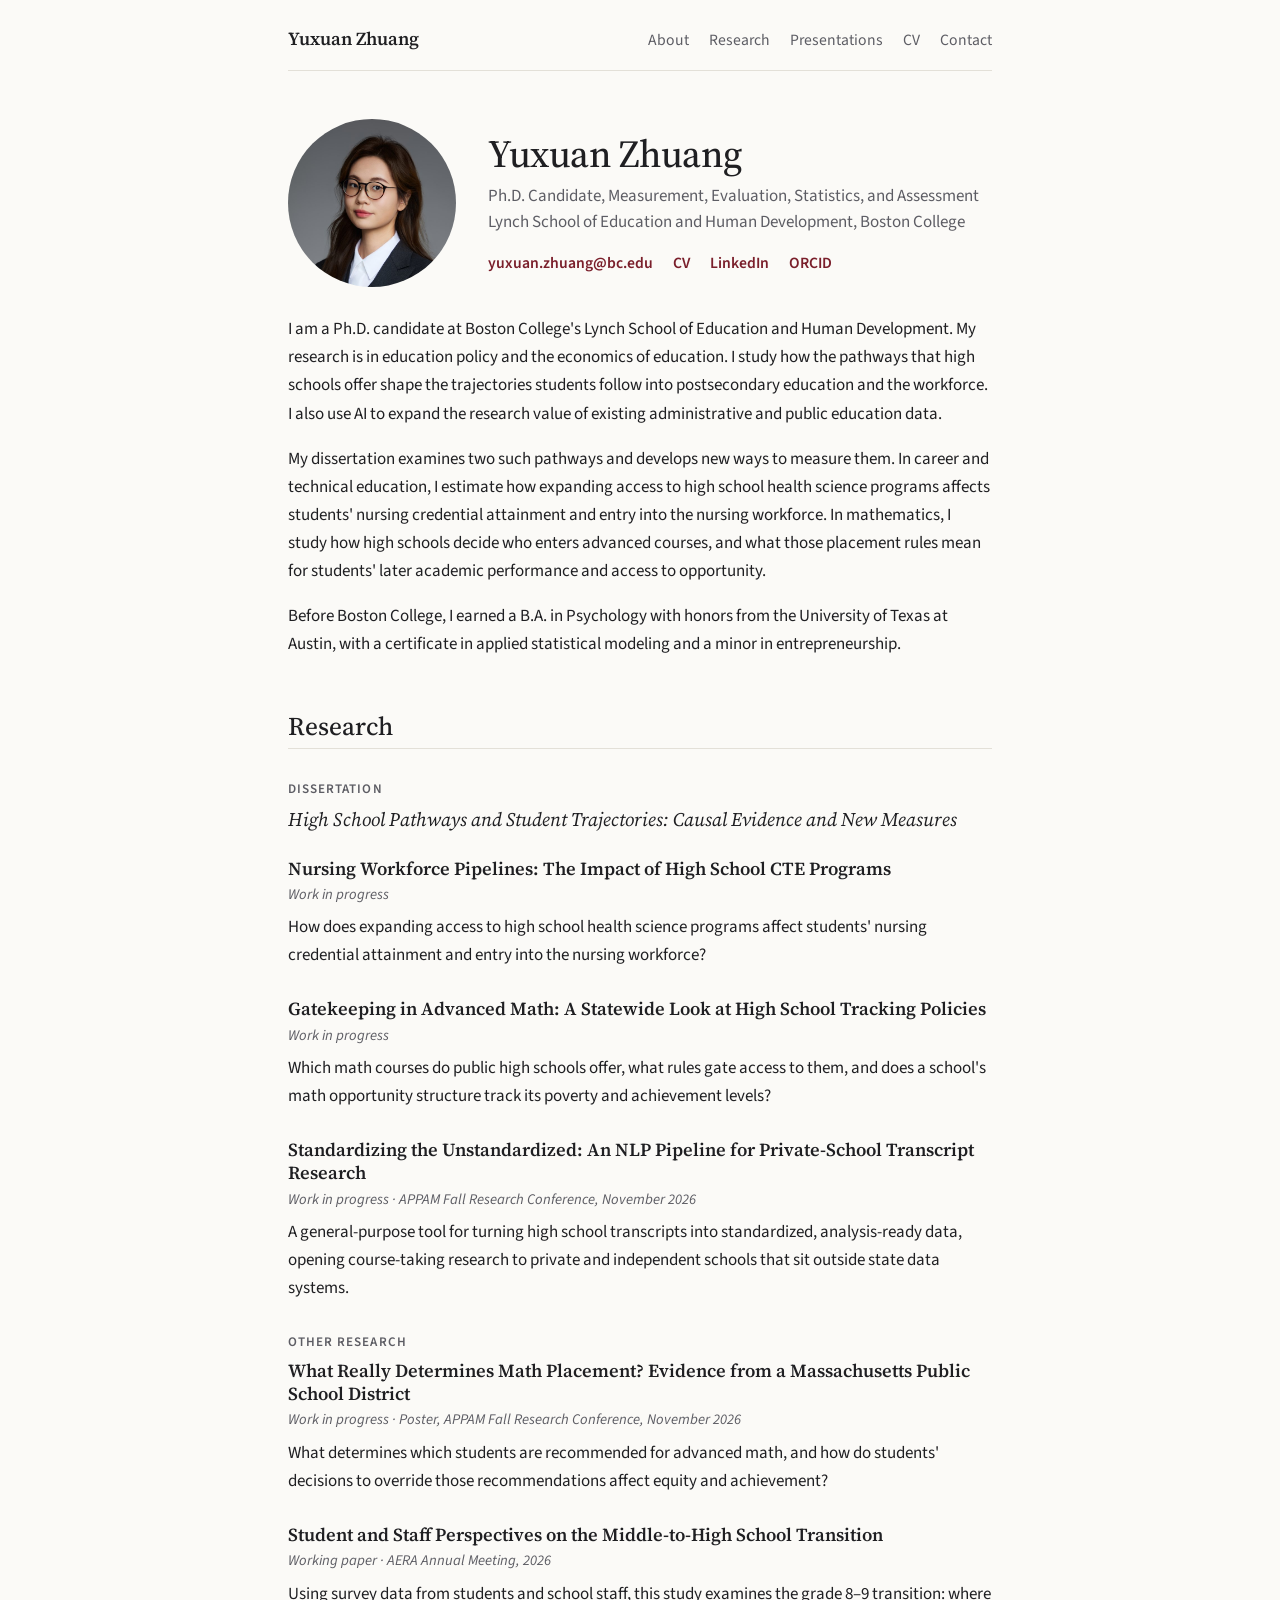
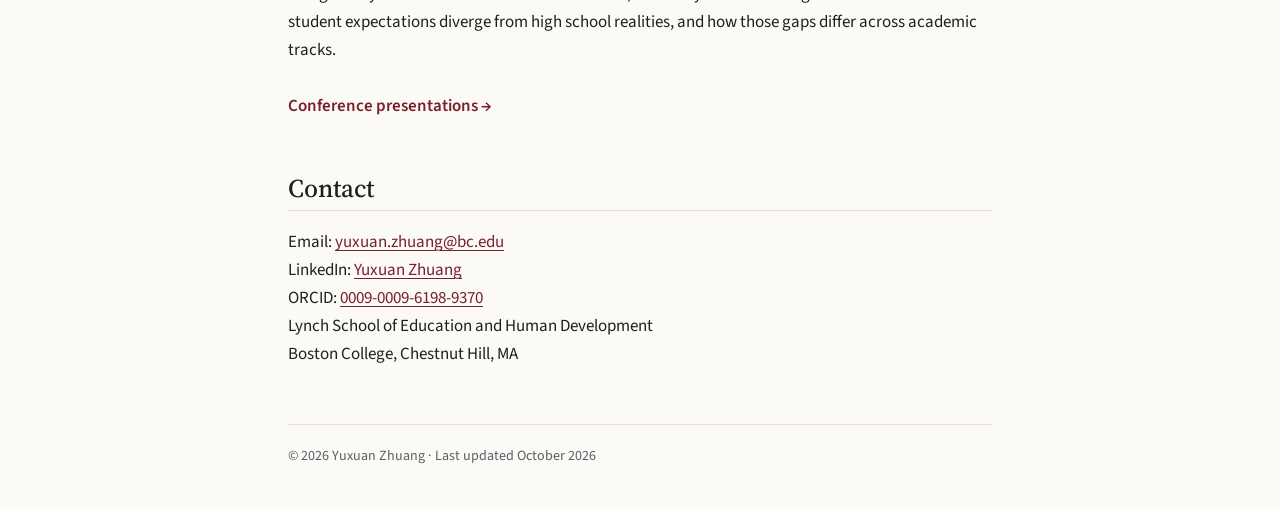
==== commit 155e657d: "Add ORCID link Co-Authored-By: Claude Opus 5.5 <noreply@anthropic.com>" ====
--- a/index.html
+++ b/index.html
@@ -9,7 +9,7 @@
   <meta name="description" content="Yuxuan Zhuang is a Ph.D. candidate at Boston College working in education policy and the economics of education: high school pathways, career and technical education, the nursing workforce, math tracking, and AI tools for education research.">
   <meta name="author" content="Yuxuan Zhuang">
   <link rel="canonical" href="https://yuxuanzhuang8.github.io/">
-  <!-- Google Search Console verification tag goes here -->
+  <meta name="google-site-verification" content="GEi0FgTsaxUaQqeVFlKWGGpqxEVGlqJ-vIndgyOLli8">
 
   <!-- Link previews (Slack, email, social) -->
   <meta property="og:type" content="profile">
@@ -29,7 +29,7 @@
     "affiliation": { "@type": "CollegeOrUniversity", "name": "Boston College" },
     "alumniOf": { "@type": "CollegeOrUniversity", "name": "University of Texas at Austin" },
     "knowsAbout": ["Education policy", "Economics of education", "Career and technical education", "Nursing workforce", "Math tracking", "Causal inference", "AI in education research"],
-    "sameAs": ["https://www.linkedin.com/in/yuxuan-zhuang-ba6a69193"]
+    "sameAs": ["https://www.linkedin.com/in/yuxuan-zhuang-ba6a69193", "https://orcid.org/0009-0009-6198-9370"]
   }
   </script>
 
@@ -68,10 +68,10 @@
           <a href="mailto:yuxuan.zhuang@bc.edu">yuxuan.zhuang@bc.edu</a>
           <a href="files/Yuxuan_Zhuang_CV.pdf">CV</a>
           <a href="https://www.linkedin.com/in/yuxuan-zhuang-ba6a69193">LinkedIn</a>
+          <a href="https://orcid.org/0009-0009-6198-9370">ORCID</a>
           <!-- Add when ready:
           <a href="https://github.com/yuxuanzhuang8">GitHub</a>
           <a href="https://scholar.google.com/citations?user=XXXX">Google Scholar</a>
-          <a href="https://orcid.org/0000-0000-0000-0000">ORCID</a>
           -->
         </p>
       </div>
@@ -167,6 +167,7 @@
       <p>
         Email: <a href="mailto:yuxuan.zhuang@bc.edu">yuxuan.zhuang@bc.edu</a><br>
         LinkedIn: <a href="https://www.linkedin.com/in/yuxuan-zhuang-ba6a69193">Yuxuan Zhuang</a><br>
+        ORCID: <a href="https://orcid.org/0009-0009-6198-9370">0009-0009-6198-9370</a><br>
         Lynch School of Education and Human Development<br>
         Boston College, Chestnut Hill, MA
       </p>
